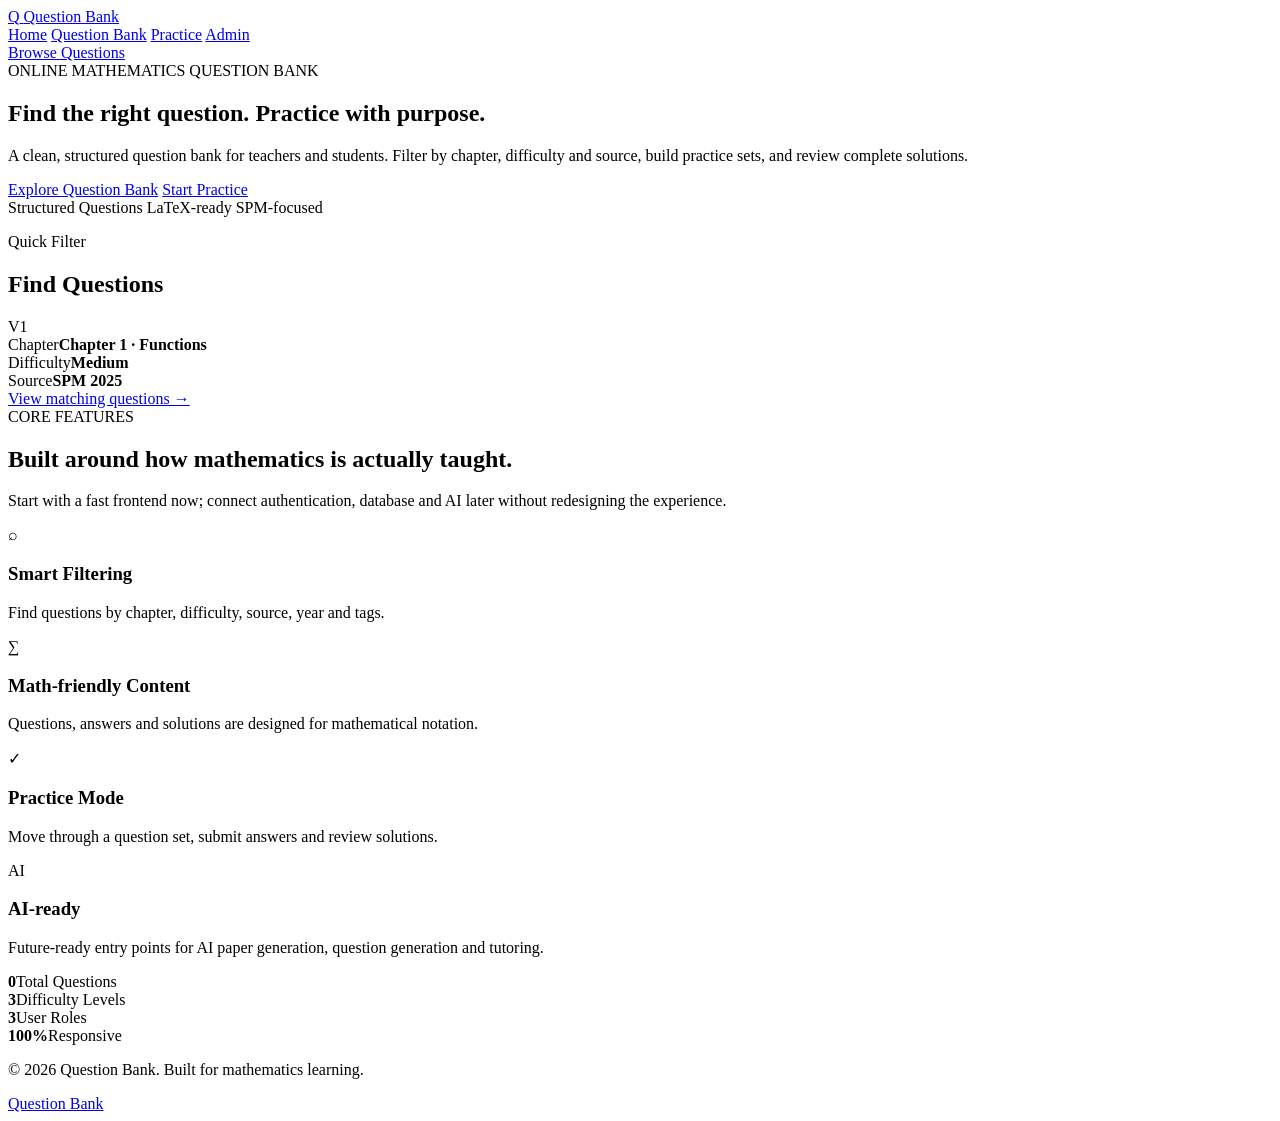
==== index.html @ a3dbea1e "Create Question Bank V1 homepage" ====
<!DOCTYPE html>
<html lang="en">
<head>
  <meta charset="UTF-8" />
  <meta name="viewport" content="width=device-width, initial-scale=1.0" />
  <meta name="description" content="Online Mathematics Question Bank for teachers and students." />
  <title>Question Bank | Mathematics</title>
  <link rel="preconnect" href="https://fonts.googleapis.com" />
  <link rel="preconnect" href="https://fonts.gstatic.com" crossorigin />
  <link href="https://fonts.googleapis.com/css2?family=Inter:wght@400;500;600;700;800&family=Plus+Jakarta+Sans:wght@600;700;800&display=swap" rel="stylesheet" />
  <link rel="stylesheet" href="assets/style.css" />
</head>
<body>
  <header class="site-header">
    <div class="container nav-wrap">
      <a class="brand" href="index.html" aria-label="Question Bank home">
        <span class="brand-mark">Q</span>
        <span>Question Bank</span>
      </a>
      <nav class="main-nav" aria-label="Main navigation">
        <a class="active" href="index.html">Home</a>
        <a href="question-bank.html">Question Bank</a>
        <a href="practice.html">Practice</a>
        <a href="admin.html">Admin</a>
      </nav>
      <a class="nav-cta" href="question-bank.html">Browse Questions</a>
    </div>
  </header>

  <main>
    <section class="hero">
      <div class="container hero-grid">
        <div>
          <span class="eyebrow">ONLINE MATHEMATICS QUESTION BANK</span>
          <h1>Find the right question. <span>Practice with purpose.</span></h1>
          <p class="hero-copy">
            A clean, structured question bank for teachers and students. Filter by chapter, difficulty and source, build practice sets, and review complete solutions.
          </p>
          <div class="hero-actions">
            <a class="btn btn-primary" href="question-bank.html">Explore Question Bank</a>
            <a class="btn btn-secondary" href="practice.html">Start Practice</a>
          </div>
          <div class="hero-trust">
            <span>Structured Questions</span>
            <span>LaTeX-ready</span>
            <span>SPM-focused</span>
          </div>
        </div>

        <div class="hero-card card">
          <div class="hero-card-top">
            <div>
              <p class="muted">Quick Filter</p>
              <h2>Find Questions</h2>
            </div>
            <span class="status-pill">V1</span>
          </div>
          <div class="filter-preview">
            <div><span>Chapter</span><strong>Chapter 1 · Functions</strong></div>
            <div><span>Difficulty</span><strong>Medium</strong></div>
            <div><span>Source</span><strong>SPM 2025</strong></div>
          </div>
          <a class="inline-link" href="question-bank.html">View matching questions →</a>
        </div>
      </div>
    </section>

    <section class="section section-tight">
      <div class="container">
        <div class="section-heading">
          <div>
            <span class="eyebrow">CORE FEATURES</span>
            <h2>Built around how mathematics is actually taught.</h2>
          </div>
          <p>Start with a fast frontend now; connect authentication, database and AI later without redesigning the experience.</p>
        </div>
        <div class="feature-grid">
          <article class="feature-card card">
            <div class="feature-icon">⌕</div>
            <h3>Smart Filtering</h3>
            <p>Find questions by chapter, difficulty, source, year and tags.</p>
          </article>
          <article class="feature-card card">
            <div class="feature-icon">∑</div>
            <h3>Math-friendly Content</h3>
            <p>Questions, answers and solutions are designed for mathematical notation.</p>
          </article>
          <article class="feature-card card">
            <div class="feature-icon">✓</div>
            <h3>Practice Mode</h3>
            <p>Move through a question set, submit answers and review solutions.</p>
          </article>
          <article class="feature-card card">
            <div class="feature-icon">AI</div>
            <h3>AI-ready</h3>
            <p>Future-ready entry points for AI paper generation, question generation and tutoring.</p>
          </article>
        </div>
      </div>
    </section>

    <section class="section">
      <div class="container stats-grid">
        <div class="stat-card card"><strong id="homeQuestionCount">0</strong><span>Total Questions</span></div>
        <div class="stat-card card"><strong>3</strong><span>Difficulty Levels</span></div>
        <div class="stat-card card"><strong>3</strong><span>User Roles</span></div>
        <div class="stat-card card"><strong>100%</strong><span>Responsive</span></div>
      </div>
    </section>
  </main>

  <footer class="site-footer">
    <div class="container footer-inner">
      <p>© 2026 Question Bank. Built for mathematics learning.</p>
      <a href="question-bank.html">Question Bank</a>
    </div>
  </footer>

  <script src="assets/questions.js"></script>
  <script src="assets/app.js"></script>
  <script>
    document.getElementById('homeQuestionCount').textContent = window.QuestionBankData.length;
  </script>
</body>
</html>
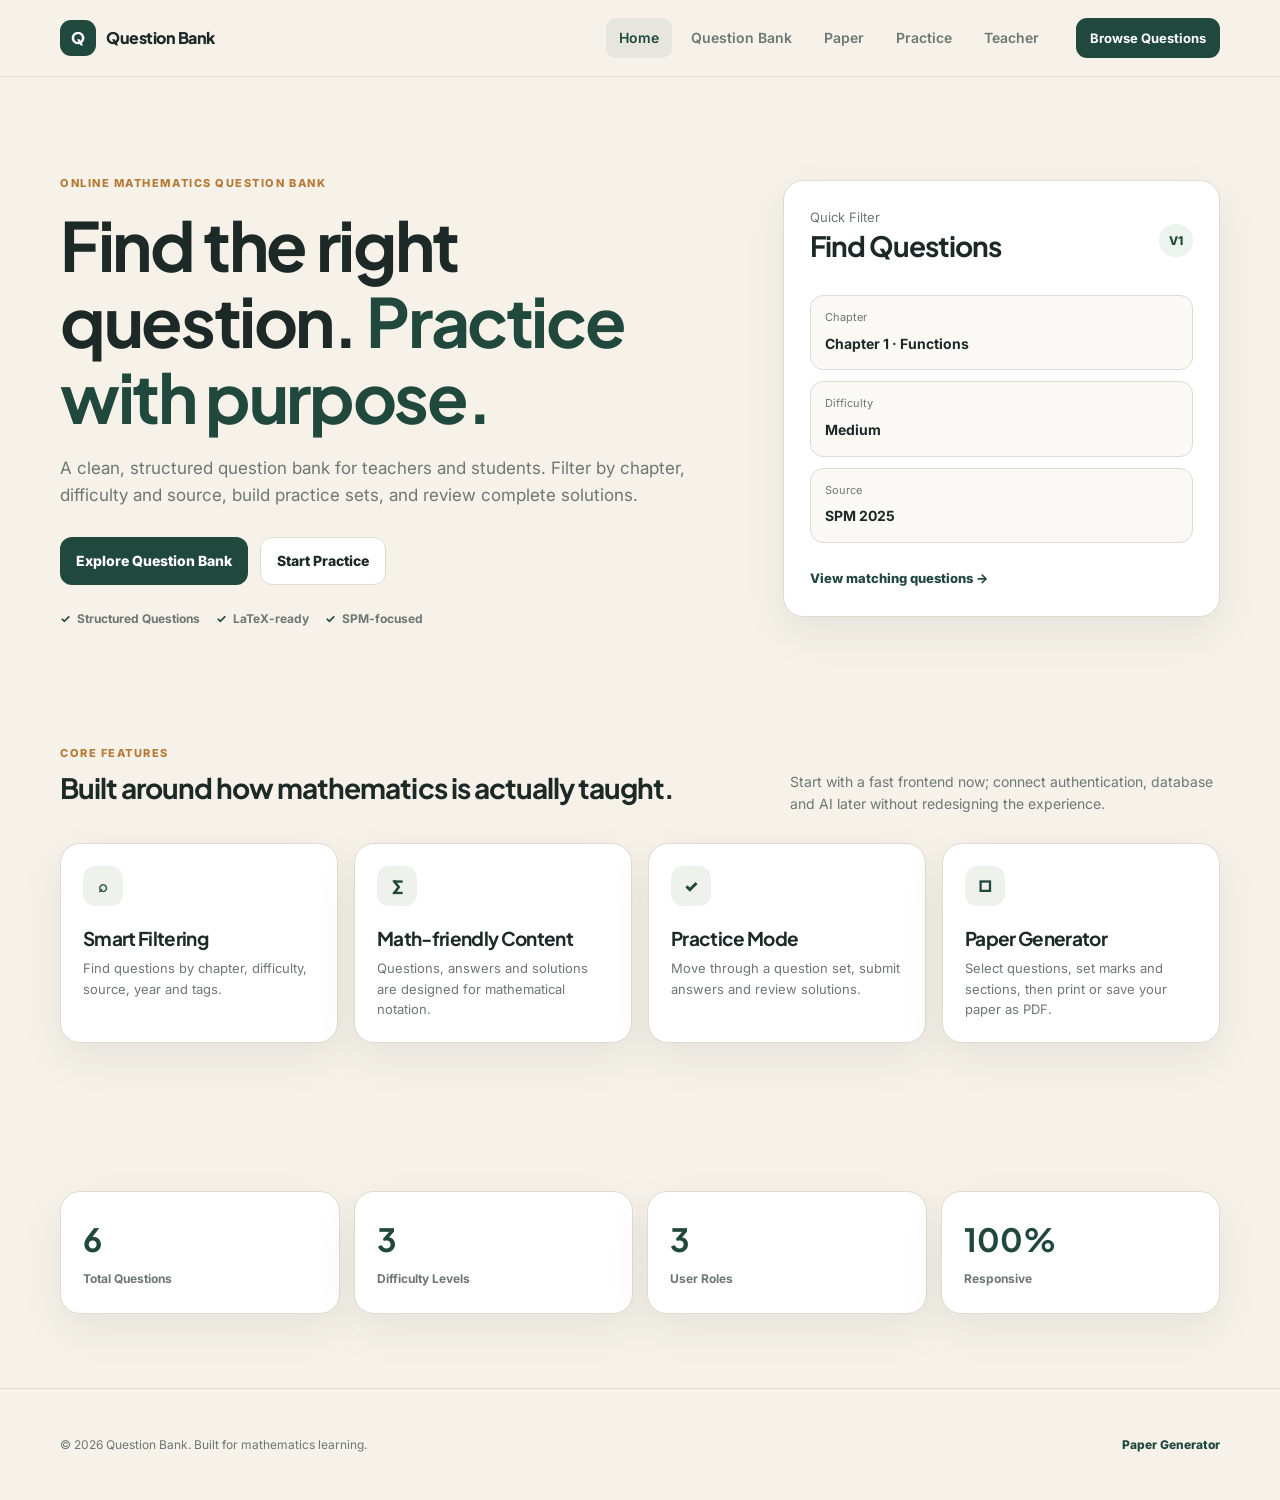
==== commit c88a80ca: "Add paper generator to main navigation" ====
--- a/index.html
+++ b/index.html
@@ -1,125 +1,22 @@
 <!DOCTYPE html>
 <html lang="en">
 <head>
-  <meta charset="UTF-8" />
-  <meta name="viewport" content="width=device-width, initial-scale=1.0" />
+  <meta charset="UTF-8" /><meta name="viewport" content="width=device-width, initial-scale=1.0" />
   <meta name="description" content="Online Mathematics Question Bank for teachers and students." />
   <title>Question Bank | Mathematics</title>
-  <link rel="preconnect" href="https://fonts.googleapis.com" />
-  <link rel="preconnect" href="https://fonts.gstatic.com" crossorigin />
+  <link rel="preconnect" href="https://fonts.googleapis.com" /><link rel="preconnect" href="https://fonts.gstatic.com" crossorigin />
   <link href="https://fonts.googleapis.com/css2?family=Inter:wght@400;500;600;700;800&family=Plus+Jakarta+Sans:wght@600;700;800&display=swap" rel="stylesheet" />
   <link rel="stylesheet" href="assets/style.css" />
+  <link rel="stylesheet" href="assets/features.css" />
 </head>
 <body>
-  <header class="site-header">
-    <div class="container nav-wrap">
-      <a class="brand" href="index.html" aria-label="Question Bank home">
-        <span class="brand-mark">Q</span>
-        <span>Question Bank</span>
-      </a>
-      <nav class="main-nav" aria-label="Main navigation">
-        <a class="active" href="index.html">Home</a>
-        <a href="question-bank.html">Question Bank</a>
-        <a href="practice.html">Practice</a>
-        <a href="admin.html">Admin</a>
-      </nav>
-      <a class="nav-cta" href="question-bank.html">Browse Questions</a>
-    </div>
-  </header>
-
+  <header class="site-header"><div class="container nav-wrap"><a class="brand" href="index.html" aria-label="Question Bank home"><span class="brand-mark">Q</span><span>Question Bank</span></a><nav class="main-nav" aria-label="Main navigation"><a class="active" href="index.html">Home</a><a href="question-bank.html">Question Bank</a><a href="paper.html">Paper</a><a href="practice.html">Practice</a><a href="teacher.html">Teacher</a></nav><a class="nav-cta" href="question-bank.html">Browse Questions</a></div></header>
   <main>
-    <section class="hero">
-      <div class="container hero-grid">
-        <div>
-          <span class="eyebrow">ONLINE MATHEMATICS QUESTION BANK</span>
-          <h1>Find the right question. <span>Practice with purpose.</span></h1>
-          <p class="hero-copy">
-            A clean, structured question bank for teachers and students. Filter by chapter, difficulty and source, build practice sets, and review complete solutions.
-          </p>
-          <div class="hero-actions">
-            <a class="btn btn-primary" href="question-bank.html">Explore Question Bank</a>
-            <a class="btn btn-secondary" href="practice.html">Start Practice</a>
-          </div>
-          <div class="hero-trust">
-            <span>Structured Questions</span>
-            <span>LaTeX-ready</span>
-            <span>SPM-focused</span>
-          </div>
-        </div>
-
-        <div class="hero-card card">
-          <div class="hero-card-top">
-            <div>
-              <p class="muted">Quick Filter</p>
-              <h2>Find Questions</h2>
-            </div>
-            <span class="status-pill">V1</span>
-          </div>
-          <div class="filter-preview">
-            <div><span>Chapter</span><strong>Chapter 1 · Functions</strong></div>
-            <div><span>Difficulty</span><strong>Medium</strong></div>
-            <div><span>Source</span><strong>SPM 2025</strong></div>
-          </div>
-          <a class="inline-link" href="question-bank.html">View matching questions →</a>
-        </div>
-      </div>
-    </section>
-
-    <section class="section section-tight">
-      <div class="container">
-        <div class="section-heading">
-          <div>
-            <span class="eyebrow">CORE FEATURES</span>
-            <h2>Built around how mathematics is actually taught.</h2>
-          </div>
-          <p>Start with a fast frontend now; connect authentication, database and AI later without redesigning the experience.</p>
-        </div>
-        <div class="feature-grid">
-          <article class="feature-card card">
-            <div class="feature-icon">⌕</div>
-            <h3>Smart Filtering</h3>
-            <p>Find questions by chapter, difficulty, source, year and tags.</p>
-          </article>
-          <article class="feature-card card">
-            <div class="feature-icon">∑</div>
-            <h3>Math-friendly Content</h3>
-            <p>Questions, answers and solutions are designed for mathematical notation.</p>
-          </article>
-          <article class="feature-card card">
-            <div class="feature-icon">✓</div>
-            <h3>Practice Mode</h3>
-            <p>Move through a question set, submit answers and review solutions.</p>
-          </article>
-          <article class="feature-card card">
-            <div class="feature-icon">AI</div>
-            <h3>AI-ready</h3>
-            <p>Future-ready entry points for AI paper generation, question generation and tutoring.</p>
-          </article>
-        </div>
-      </div>
-    </section>
-
-    <section class="section">
-      <div class="container stats-grid">
-        <div class="stat-card card"><strong id="homeQuestionCount">0</strong><span>Total Questions</span></div>
-        <div class="stat-card card"><strong>3</strong><span>Difficulty Levels</span></div>
-        <div class="stat-card card"><strong>3</strong><span>User Roles</span></div>
-        <div class="stat-card card"><strong>100%</strong><span>Responsive</span></div>
-      </div>
-    </section>
+    <section class="hero"><div class="container hero-grid"><div><span class="eyebrow">ONLINE MATHEMATICS QUESTION BANK</span><h1>Find the right question. <span>Practice with purpose.</span></h1><p class="hero-copy">A clean, structured question bank for teachers and students. Filter by chapter, difficulty and source, build practice sets, and review complete solutions.</p><div class="hero-actions"><a class="btn btn-primary" href="question-bank.html">Explore Question Bank</a><a class="btn btn-secondary" href="practice.html">Start Practice</a></div><div class="hero-trust"><span>Structured Questions</span><span>LaTeX-ready</span><span>SPM-focused</span></div></div><div class="hero-card card"><div class="hero-card-top"><div><p class="muted">Quick Filter</p><h2>Find Questions</h2></div><span class="status-pill">V1</span></div><div class="filter-preview"><div><span>Chapter</span><strong>Chapter 1 · Functions</strong></div><div><span>Difficulty</span><strong>Medium</strong></div><div><span>Source</span><strong>SPM 2025</strong></div></div><a class="inline-link" href="question-bank.html">View matching questions →</a></div></div></section>
+    <section class="section section-tight"><div class="container"><div class="section-heading"><div><span class="eyebrow">CORE FEATURES</span><h2>Built around how mathematics is actually taught.</h2></div><p>Start with a fast frontend now; connect authentication, database and AI later without redesigning the experience.</p></div><div class="feature-grid"><article class="feature-card card"><div class="feature-icon">⌕</div><h3>Smart Filtering</h3><p>Find questions by chapter, difficulty, source, year and tags.</p></article><article class="feature-card card"><div class="feature-icon">∑</div><h3>Math-friendly Content</h3><p>Questions, answers and solutions are designed for mathematical notation.</p></article><article class="feature-card card"><div class="feature-icon">✓</div><h3>Practice Mode</h3><p>Move through a question set, submit answers and review solutions.</p></article><a class="feature-card card" href="paper.html"><div class="feature-icon">□</div><h3>Paper Generator</h3><p>Select questions, set marks and sections, then print or save your paper as PDF.</p></a></div></div></section>
+    <section class="section"><div class="container stats-grid"><div class="stat-card card"><strong id="homeQuestionCount">0</strong><span>Total Questions</span></div><div class="stat-card card"><strong>3</strong><span>Difficulty Levels</span></div><div class="stat-card card"><strong>3</strong><span>User Roles</span></div><div class="stat-card card"><strong>100%</strong><span>Responsive</span></div></div></section>
   </main>
-
-  <footer class="site-footer">
-    <div class="container footer-inner">
-      <p>© 2026 Question Bank. Built for mathematics learning.</p>
-      <a href="question-bank.html">Question Bank</a>
-    </div>
-  </footer>
-
-  <script src="assets/questions.js"></script>
-  <script src="assets/app.js"></script>
-  <script>
-    document.getElementById('homeQuestionCount').textContent = window.QuestionBankData.length;
-  </script>
+  <footer class="site-footer"><div class="container footer-inner"><p>© 2026 Question Bank. Built for mathematics learning.</p><a href="paper.html">Paper Generator</a></div></footer>
+  <script src="assets/questions.js"></script><script src="assets/app.js"></script><script>document.getElementById('homeQuestionCount').textContent = window.QuestionBankData.length;</script>
 </body>
 </html>
--- a/assets/style.css
+++ b/assets/style.css
@@ -0,0 +1,193 @@
+:root {
+  --bg: #f6f2ea;
+  --surface: #ffffff;
+  --surface-soft: #fbf9f5;
+  --text: #1d2926;
+  --muted: #6d7773;
+  --line: #dedbd3;
+  --accent: #21483d;
+  --accent-2: #b77b38;
+  --danger: #a7473e;
+  --shadow: 0 16px 40px rgba(36, 47, 43, 0.08);
+  --radius: 20px;
+}
+
+* { box-sizing: border-box; }
+html { scroll-behavior: smooth; }
+body {
+  margin: 0;
+  background: var(--bg);
+  color: var(--text);
+  font-family: Inter, system-ui, -apple-system, BlinkMacSystemFont, "Segoe UI", sans-serif;
+  line-height: 1.6;
+}
+a { color: inherit; text-decoration: none; }
+button, input, select, textarea { font: inherit; }
+button { cursor: pointer; }
+
+.container { width: min(1160px, calc(100% - 40px)); margin: 0 auto; }
+.card { background: var(--surface); border: 1px solid var(--line); border-radius: var(--radius); box-shadow: var(--shadow); }
+
+.site-header {
+  position: sticky; top: 0; z-index: 20;
+  background: rgba(246, 242, 234, 0.92); backdrop-filter: blur(14px);
+  border-bottom: 1px solid rgba(222, 219, 211, 0.8);
+}
+.nav-wrap { min-height: 76px; display: flex; align-items: center; gap: 24px; }
+.brand { display: inline-flex; align-items: center; gap: 10px; font-weight: 800; font-family: "Plus Jakarta Sans", Inter, sans-serif; letter-spacing: -0.03em; margin-right: auto; }
+.brand-mark { width: 36px; height: 36px; display: grid; place-items: center; border-radius: 11px; background: var(--accent); color: #fff; font-weight: 800; }
+.main-nav { display: flex; gap: 6px; }
+.main-nav a { padding: 9px 13px; color: var(--muted); border-radius: 10px; font-weight: 600; font-size: 14px; }
+.main-nav a:hover, .main-nav a.active { color: var(--accent); background: rgba(33, 72, 61, 0.07); }
+.nav-cta, .role-chip { padding: 10px 14px; border-radius: 11px; font-weight: 700; font-size: 13px; }
+.nav-cta { background: var(--accent); color: #fff; }
+.role-chip { background: #ece7dd; color: var(--accent); }
+
+.hero { padding: 92px 0 70px; }
+.hero-grid { display: grid; grid-template-columns: 1.2fr 0.8fr; gap: 68px; align-items: center; }
+.eyebrow { display: inline-block; color: var(--accent-2); font-size: 11px; font-weight: 800; letter-spacing: .14em; }
+h1, h2, h3 { font-family: "Plus Jakarta Sans", Inter, sans-serif; line-height: 1.12; letter-spacing: -0.035em; }
+h1 { margin: 12px 0 20px; font-size: clamp(42px, 5.3vw, 72px); max-width: 760px; }
+h1 span { color: var(--accent); }
+h2 { margin: 8px 0 12px; font-size: 28px; }
+h3 { margin: 0 0 8px; font-size: 19px; }
+.hero-copy { max-width: 680px; color: var(--muted); font-size: 17px; }
+.hero-actions { display: flex; flex-wrap: wrap; gap: 12px; margin-top: 28px; }
+.btn { display: inline-flex; justify-content: center; align-items: center; border: 0; border-radius: 12px; padding: 12px 16px; font-weight: 800; font-size: 14px; }
+.btn-primary { background: var(--accent); color: #fff; }
+.btn-primary:hover { filter: brightness(.95); }
+.btn-secondary { background: var(--surface); border: 1px solid var(--line); color: var(--text); }
+.hero-trust { display: flex; gap: 16px; flex-wrap: wrap; margin-top: 24px; color: var(--muted); font-size: 12px; font-weight: 700; }
+.hero-trust span::before { content: "✓"; color: var(--accent); margin-right: 6px; }
+.hero-card { padding: 26px; }
+.hero-card-top, .filter-title-row, .panel-heading, .practice-topbar, .results-toolbar, .footer-inner { display: flex; justify-content: space-between; align-items: center; gap: 16px; }
+.hero-card h2 { margin-top: 2px; }
+.muted { color: var(--muted); margin: 0; font-size: 13px; }
+.status-pill, .score-chip { padding: 7px 10px; border-radius: 999px; background: #edf3ef; color: var(--accent); font-weight: 800; font-size: 12px; }
+.filter-preview { display: grid; gap: 11px; margin: 22px 0; }
+.filter-preview > div { padding: 13px 14px; border: 1px solid var(--line); background: var(--surface-soft); border-radius: 13px; }
+.filter-preview span { display: block; color: var(--muted); font-size: 11px; margin-bottom: 4px; }
+.filter-preview strong { font-size: 14px; }
+.inline-link { color: var(--accent); font-weight: 800; font-size: 13px; }
+
+.section { padding: 74px 0; }
+.section-tight { padding-top: 40px; }
+.section-topless { padding-top: 0; }
+.section-heading { display: flex; justify-content: space-between; gap: 40px; align-items: end; margin-bottom: 28px; }
+.section-heading > p { max-width: 430px; color: var(--muted); margin: 0; font-size: 14px; }
+.feature-grid { display: grid; grid-template-columns: repeat(4, 1fr); gap: 16px; }
+.feature-card { padding: 22px; }
+.feature-card p { color: var(--muted); margin: 0; font-size: 13px; }
+.feature-icon { width: 40px; height: 40px; display: grid; place-items: center; border-radius: 12px; background: #eef1ec; color: var(--accent); font-weight: 900; margin-bottom: 22px; }
+.stats-grid { display: grid; grid-template-columns: repeat(4, 1fr); gap: 14px; }
+.stat-card { padding: 22px; }
+.stat-card strong { display: block; font-family: "Plus Jakarta Sans", Inter, sans-serif; font-size: 32px; color: var(--accent); }
+.stat-card span { color: var(--muted); font-size: 12px; font-weight: 700; }
+
+.page-shell { min-height: calc(100vh - 150px); }
+.page-hero { padding: 58px 0 20px; }
+.page-hero-compact { padding-bottom: 8px; }
+.page-hero h1 { font-size: clamp(36px, 4.3vw, 56px); max-width: 800px; margin-bottom: 12px; }
+.page-hero p { max-width: 760px; color: var(--muted); margin: 0; }
+
+.filter-panel { padding: 22px; }
+.filter-grid { display: grid; grid-template-columns: repeat(4, 1fr); gap: 12px; margin-top: 18px; }
+label { display: grid; gap: 7px; font-size: 12px; font-weight: 800; color: var(--text); }
+input, select, textarea { width: 100%; border: 1px solid var(--line); border-radius: 11px; background: #fff; color: var(--text); padding: 11px 12px; outline: none; }
+input:focus, select:focus, textarea:focus { border-color: var(--accent); box-shadow: 0 0 0 3px rgba(33, 72, 61, 0.08); }
+textarea { min-height: 120px; resize: vertical; }
+.text-button { background: transparent; border: 0; color: var(--accent); font-weight: 800; padding: 8px; }
+.results-toolbar { margin: 20px 0 14px; color: var(--muted); font-size: 13px; }
+.sort-control { display: flex; grid-template-columns: none; align-items: center; gap: 8px; }
+.sort-control select { width: auto; min-width: 150px; }
+.question-grid { display: grid; grid-template-columns: repeat(2, 1fr); gap: 14px; }
+.question-card { padding: 20px; display: flex; flex-direction: column; min-height: 220px; }
+.question-card:hover { transform: translateY(-2px); transition: .2s ease; }
+.question-top { display: flex; justify-content: space-between; gap: 10px; align-items: center; }
+.question-id { font-size: 12px; color: var(--muted); font-weight: 800; }
+.question-content { margin: 18px 0 20px; font-size: 18px; font-weight: 700; flex: 1; }
+.question-meta { display: flex; flex-wrap: wrap; gap: 7px; }
+.meta-pill { padding: 5px 8px; border-radius: 999px; background: #f0ede7; color: var(--muted); font-size: 10px; font-weight: 800; }
+.difficulty-Easy { background: #e9f2ec; color: #2b6a4f; }
+.difficulty-Medium { background: #f4efe0; color: #8c6326; }
+.difficulty-Hard { background: #f4e8e4; color: #8a433b; }
+.question-footer { display: flex; justify-content: space-between; align-items: center; gap: 10px; margin-top: 18px; }
+.empty-state { padding: 48px; text-align: center; }
+.empty-state p { color: var(--muted); margin: 8px 0 0; }
+
+.modal { position: fixed; inset: 0; display: none; z-index: 50; }
+.modal.open { display: block; }
+.modal-backdrop { position: absolute; inset: 0; background: rgba(15, 22, 20, .55); }
+.modal-card { position: relative; width: min(760px, calc(100% - 30px)); max-height: 86vh; overflow: auto; margin: 7vh auto; background: #fff; border-radius: 22px; padding: 30px; box-shadow: 0 24px 80px rgba(0,0,0,.25); }
+.modal-close { position: absolute; right: 18px; top: 16px; border: 0; background: #f2f0eb; width: 36px; height: 36px; border-radius: 50%; font-size: 22px; }
+.detail-title { padding-right: 44px; }
+.detail-block { padding: 18px 0; border-top: 1px solid var(--line); }
+.detail-block:first-of-type { border-top: 0; }
+.detail-label { text-transform: uppercase; color: var(--muted); font-weight: 800; font-size: 10px; letter-spacing: .12em; margin-bottom: 8px; }
+
+.practice-layout { display: grid; grid-template-columns: 280px 1fr; gap: 18px; }
+.practice-config, .practice-main { padding: 24px; }
+.practice-config { align-self: start; display: grid; gap: 14px; }
+.full-width { width: 100%; }
+.small-note { color: var(--muted); font-size: 11px; margin: 0; }
+.practice-empty { min-height: 430px; display: grid; place-items: center; align-content: center; text-align: center; }
+.large-icon { width: 64px; height: 64px; display: grid; place-items: center; margin-bottom: 16px; border-radius: 18px; background: #edf2ee; color: var(--accent); font-size: 32px; font-weight: 800; }
+.practice-empty p { color: var(--muted); }
+.progress-track { width: min(330px, 44vw); height: 8px; background: #ece9e3; border-radius: 999px; margin-top: 8px; overflow: hidden; }
+.progress-track span { display: block; width: 0; height: 100%; background: var(--accent); transition: width .2s; }
+.practice-question { padding: 30px 0; min-height: 330px; }
+.practice-question .question-meta { margin-bottom: 18px; }
+.practice-question h2 { font-size: clamp(24px, 3vw, 34px); max-width: 750px; }
+.practice-answer { min-height: 130px; margin-top: 22px; }
+.practice-actions { display: flex; justify-content: space-between; gap: 10px; padding-top: 18px; border-top: 1px solid var(--line); }
+.practice-result { text-align: center; padding: 50px 10px; }
+.practice-result h2 { font-size: 56px; color: var(--accent); margin: 10px 0; }
+.result-review { text-align: left; margin: 26px 0; display: grid; gap: 10px; }
+.result-item { padding: 14px; background: var(--surface-soft); border: 1px solid var(--line); border-radius: 13px; }
+
+.admin-grid { display: grid; grid-template-columns: repeat(4, 1fr); gap: 14px; }
+.admin-stat { padding: 18px 20px; }
+.admin-stat span { color: var(--muted); font-size: 12px; font-weight: 700; }
+.admin-stat strong { display: block; font-size: 30px; color: var(--accent); margin-top: 5px; }
+.admin-layout { display: grid; grid-template-columns: 1.05fr .95fr; gap: 18px; align-items: start; }
+.admin-panel { padding: 24px; }
+.question-form { display: grid; gap: 14px; margin-top: 22px; }
+.form-grid { display: grid; gap: 12px; }
+.two-col { grid-template-columns: 1fr 1fr; }
+.form-message { margin: 0; color: var(--accent); font-size: 12px; font-weight: 700; min-height: 18px; }
+.admin-question-list { display: grid; gap: 10px; margin-top: 18px; max-height: 700px; overflow: auto; }
+.admin-question-item { padding: 14px; border: 1px solid var(--line); border-radius: 13px; background: var(--surface-soft); }
+.admin-question-item strong { display: block; }
+.admin-question-item small { color: var(--muted); }
+.admin-item-actions { display: flex; gap: 8px; margin-top: 10px; }
+.btn-small { padding: 8px 10px; border-radius: 9px; border: 1px solid var(--line); background: #fff; font-size: 11px; font-weight: 800; }
+.btn-danger { color: var(--danger); }
+
+.site-footer { padding: 34px 0; border-top: 1px solid var(--line); color: var(--muted); font-size: 12px; }
+.footer-inner a { color: var(--accent); font-weight: 800; }
+
+@media (max-width: 920px) {
+  .hero-grid, .practice-layout, .admin-layout { grid-template-columns: 1fr; }
+  .feature-grid { grid-template-columns: repeat(2, 1fr); }
+  .filter-grid { grid-template-columns: repeat(2, 1fr); }
+  .stats-grid, .admin-grid { grid-template-columns: repeat(2, 1fr); }
+}
+@media (max-width: 680px) {
+  .container { width: min(100% - 24px, 1160px); }
+  .nav-wrap { min-height: 66px; gap: 8px; }
+  .main-nav { display: none; }
+  .nav-cta { margin-left: auto; }
+  .hero { padding: 60px 0 40px; }
+  .section { padding: 50px 0; }
+  .feature-grid, .question-grid, .stats-grid, .admin-grid, .filter-grid, .two-col { grid-template-columns: 1fr; }
+  .section-heading { display: block; }
+  .section-heading > p { margin-top: 14px; }
+  .hero-trust { gap: 8px 14px; }
+  .hero-card { margin-top: 10px; }
+  .results-toolbar, .panel-heading, .practice-topbar { align-items: flex-start; }
+  .results-toolbar { flex-direction: column; }
+  .sort-control { width: 100%; }
+  .sort-control select { width: 100%; }
+  .practice-actions { flex-wrap: wrap; }
+  .practice-actions .btn { flex: 1; }
+}
--- a/assets/features.css
+++ b/assets/features.css
@@ -0,0 +1 @@
+.question-card-actions{display:flex;align-items:center;gap:7px}.icon-button{width:32px;height:32px;border:1px solid var(--line);border-radius:10px;background:#fff;color:var(--muted);font-size:18px;line-height:1}.icon-button:hover,.icon-button.is-favourite{color:var(--accent-2);background:#fbf5e8;border-color:#e7d8b8}.filter-actions{display:flex;justify-content:flex-end;margin-top:14px}.filter-active{background:var(--accent)!important;color:#fff!important;border-color:var(--accent)!important}.favourite-detail{display:flex}.paper-layout{display:grid;grid-template-columns:330px 1fr;gap:18px;align-items:start}.paper-sidebar,.paper-workspace{padding:24px}.paper-sidebar{position:sticky;top:96px}.paper-question-picker{display:grid;gap:8px;margin-top:16px;max-height:650px;overflow:auto}.paper-pick-row{display:flex;grid-template-columns:none!important;align-items:flex-start;gap:10px;padding:12px;border:1px solid var(--line);border-radius:12px;background:var(--surface-soft);cursor:pointer}.paper-pick-row:hover,.paper-pick-row.is-selected{border-color:#aebfb5;background:#f2f6f2}.paper-pick-row input{width:auto;margin-top:4px}.paper-pick-row span{display:grid;gap:2px}.paper-pick-row small{color:var(--muted);font-size:10px}.paper-toolbar{display:flex;justify-content:space-between;align-items:center;gap:12px}.paper-settings{margin:24px 0}.paper-preview{padding:34px;margin-top:10px;box-shadow:none}.paper-head{text-align:center;border-bottom:2px solid var(--text);padding-bottom:18px}.paper-head h1{font-size:30px;margin:0 0 6px}.paper-head p{margin:0;color:var(--muted)}.paper-info{display:flex;justify-content:space-between;margin-top:14px;font-weight:800;font-size:12px}.paper-items{margin-top:26px}.paper-empty{text-align:center;color:var(--muted);padding:70px 20px}.paper-item{padding:16px 0;border-bottom:1px solid var(--line)}.paper-item-top{display:flex;justify-content:space-between;gap:12px;align-items:flex-start}.paper-item-top>strong{font-size:15px;max-width:75%}.paper-item-controls{display:flex;gap:5px;flex-wrap:wrap;justify-content:flex-end}.move-btn{border:1px solid var(--line);border-radius:8px;background:#fff;padding:6px 8px;font-size:11px;font-weight:800}.move-btn:disabled{opacity:.4;cursor:not-allowed}.move-btn.remove{color:var(--danger)}.paper-item-bottom{display:grid;grid-template-columns:1fr 120px;gap:12px;margin-top:12px}.paper-item-bottom label{font-size:11px}.paper-item-bottom input{padding:8px}.print-section{margin:28px 0}.print-question{display:flex;justify-content:space-between;gap:20px;margin:18px 0}.print-question span{white-space:nowrap}@media(max-width:920px){.paper-layout{grid-template-columns:1fr}.paper-sidebar{position:static}.paper-question-picker{max-height:360px}}@media(max-width:680px){.paper-item-top,.paper-info{flex-direction:column}.paper-item-top>strong{max-width:100%}.paper-item-bottom{grid-template-columns:1fr}.paper-toolbar{align-items:flex-start;flex-direction:column}.filter-actions{justify-content:stretch}.filter-actions button{width:100%}}
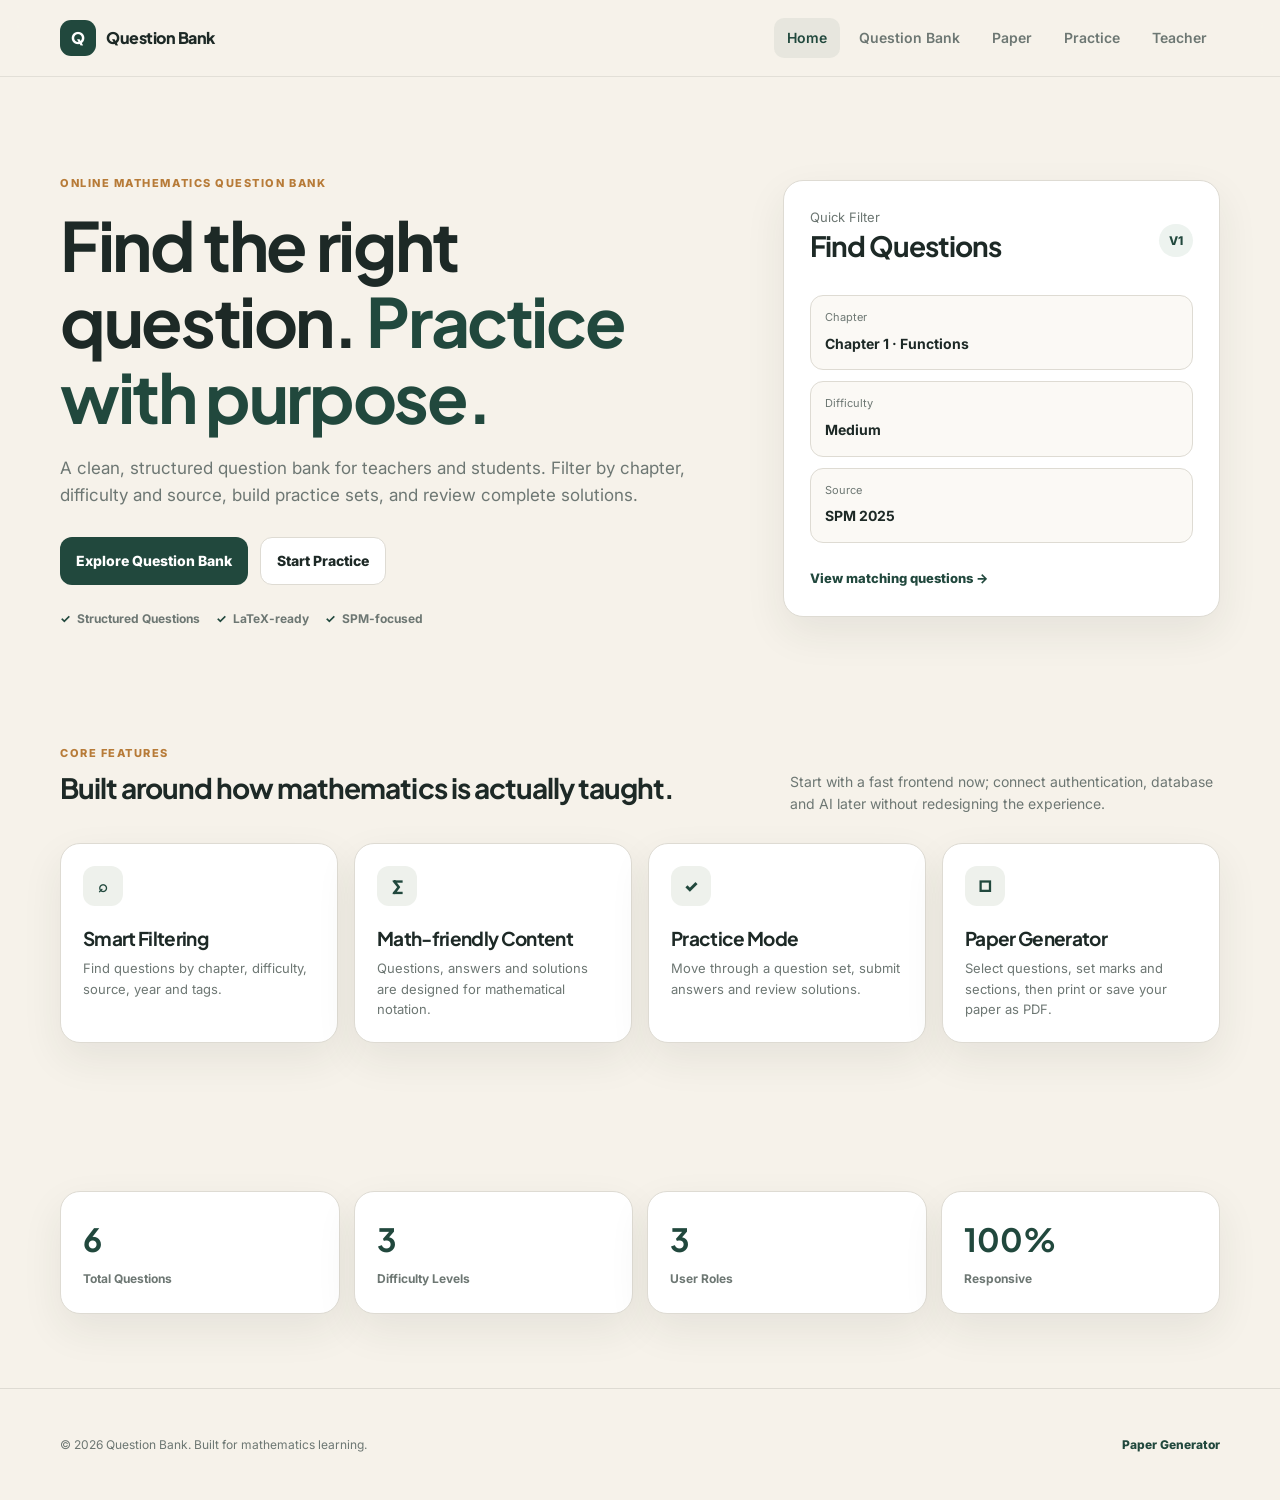
==== commit 268975e6: "Remove Browse Questions button from home header" ====
--- a/index.html
+++ b/index.html
@@ -10,7 +10,7 @@
   <link rel="stylesheet" href="assets/features.css" />
 </head>
 <body>
-  <header class="site-header"><div class="container nav-wrap"><a class="brand" href="index.html" aria-label="Question Bank home"><span class="brand-mark">Q</span><span>Question Bank</span></a><nav class="main-nav" aria-label="Main navigation"><a class="active" href="index.html">Home</a><a href="question-bank.html">Question Bank</a><a href="paper.html">Paper</a><a href="practice.html">Practice</a><a href="teacher.html">Teacher</a></nav><a class="nav-cta" href="question-bank.html">Browse Questions</a></div></header>
+  <header class="site-header"><div class="container nav-wrap"><a class="brand" href="index.html" aria-label="Question Bank home"><span class="brand-mark">Q</span><span>Question Bank</span></a><nav class="main-nav" aria-label="Main navigation"><a class="active" href="index.html">Home</a><a href="question-bank.html">Question Bank</a><a href="paper.html">Paper</a><a href="practice.html">Practice</a><a href="teacher.html">Teacher</a></nav></div></header>
   <main>
     <section class="hero"><div class="container hero-grid"><div><span class="eyebrow">ONLINE MATHEMATICS QUESTION BANK</span><h1>Find the right question. <span>Practice with purpose.</span></h1><p class="hero-copy">A clean, structured question bank for teachers and students. Filter by chapter, difficulty and source, build practice sets, and review complete solutions.</p><div class="hero-actions"><a class="btn btn-primary" href="question-bank.html">Explore Question Bank</a><a class="btn btn-secondary" href="practice.html">Start Practice</a></div><div class="hero-trust"><span>Structured Questions</span><span>LaTeX-ready</span><span>SPM-focused</span></div></div><div class="hero-card card"><div class="hero-card-top"><div><p class="muted">Quick Filter</p><h2>Find Questions</h2></div><span class="status-pill">V1</span></div><div class="filter-preview"><div><span>Chapter</span><strong>Chapter 1 · Functions</strong></div><div><span>Difficulty</span><strong>Medium</strong></div><div><span>Source</span><strong>SPM 2025</strong></div></div><a class="inline-link" href="question-bank.html">View matching questions →</a></div></div></section>
     <section class="section section-tight"><div class="container"><div class="section-heading"><div><span class="eyebrow">CORE FEATURES</span><h2>Built around how mathematics is actually taught.</h2></div><p>Start with a fast frontend now; connect authentication, database and AI later without redesigning the experience.</p></div><div class="feature-grid"><article class="feature-card card"><div class="feature-icon">⌕</div><h3>Smart Filtering</h3><p>Find questions by chapter, difficulty, source, year and tags.</p></article><article class="feature-card card"><div class="feature-icon">∑</div><h3>Math-friendly Content</h3><p>Questions, answers and solutions are designed for mathematical notation.</p></article><article class="feature-card card"><div class="feature-icon">✓</div><h3>Practice Mode</h3><p>Move through a question set, submit answers and review solutions.</p></article><a class="feature-card card" href="paper.html"><div class="feature-icon">□</div><h3>Paper Generator</h3><p>Select questions, set marks and sections, then print or save your paper as PDF.</p></a></div></div></section>
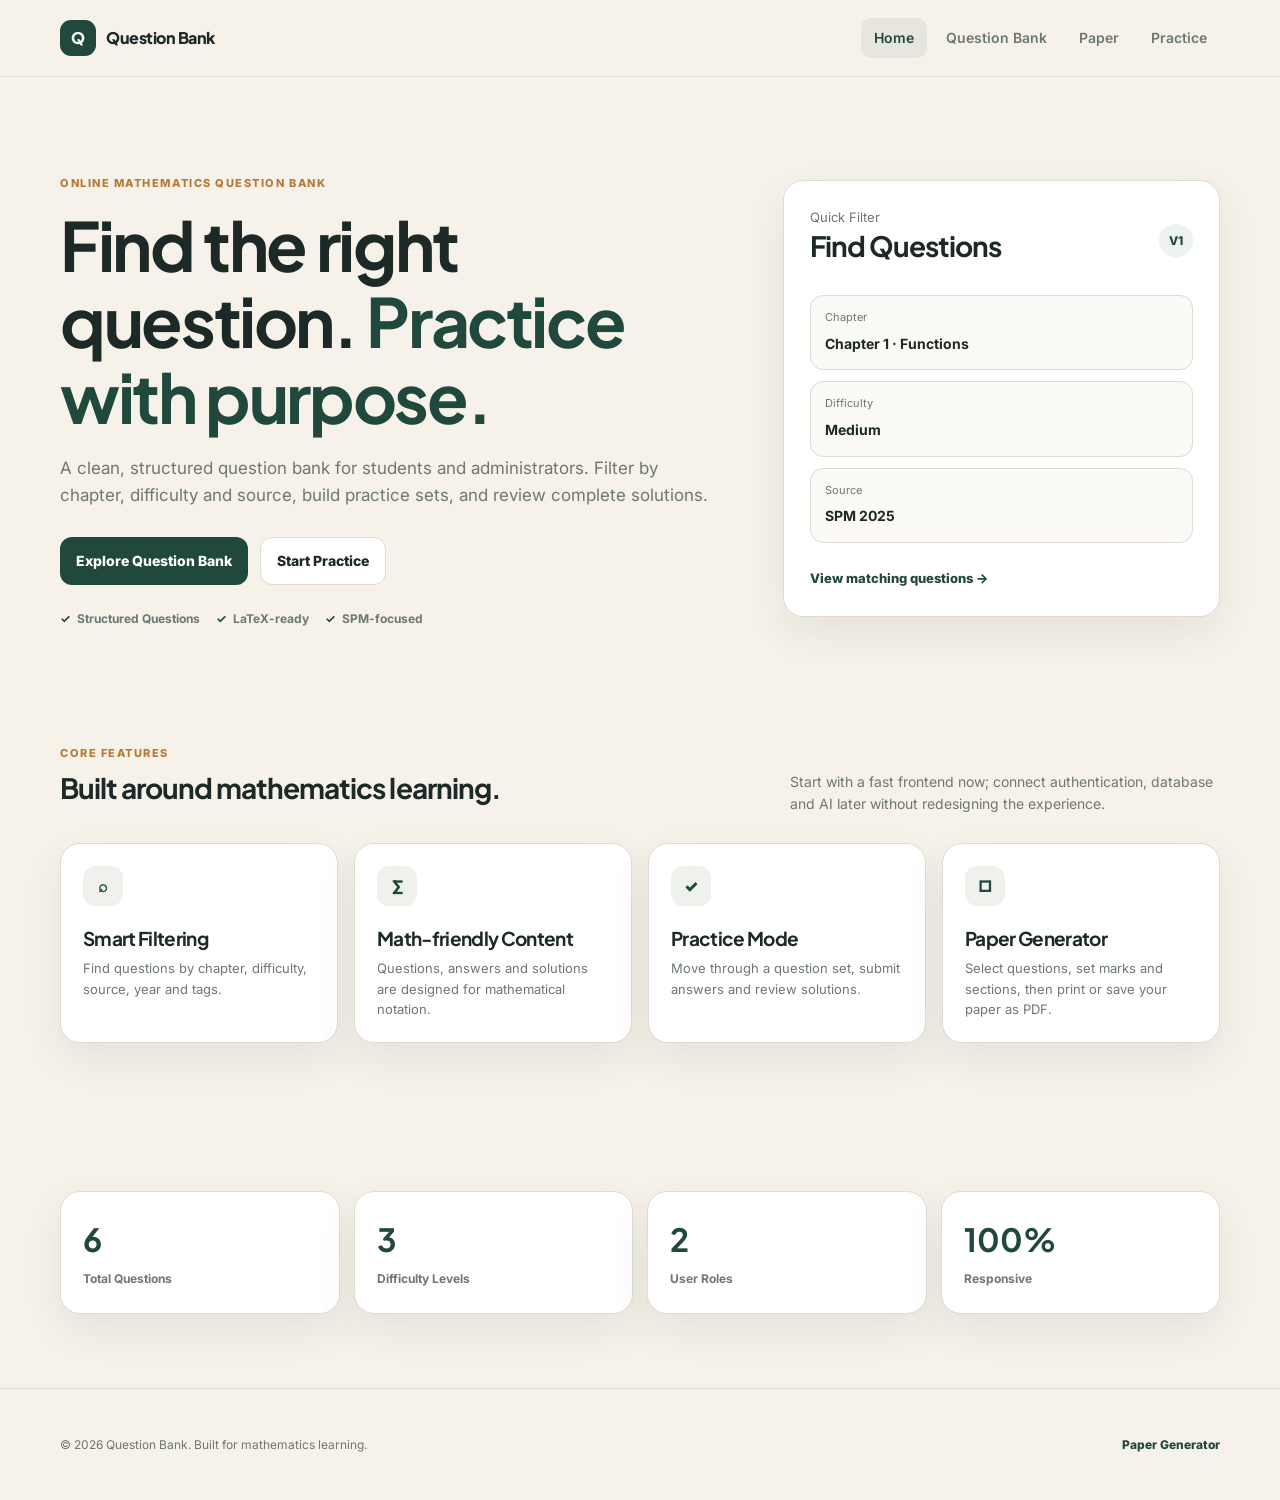
==== commit 6ab1a197: "Simplify platform to Admin and Student roles" ====
--- a/index.html
+++ b/index.html
@@ -2,7 +2,7 @@
 <html lang="en">
 <head>
   <meta charset="UTF-8" /><meta name="viewport" content="width=device-width, initial-scale=1.0" />
-  <meta name="description" content="Online Mathematics Question Bank for teachers and students." />
+  <meta name="description" content="Online Mathematics Question Bank for students and administrators." />
   <title>Question Bank | Mathematics</title>
   <link rel="preconnect" href="https://fonts.googleapis.com" /><link rel="preconnect" href="https://fonts.gstatic.com" crossorigin />
   <link href="https://fonts.googleapis.com/css2?family=Inter:wght@400;500;600;700;800&family=Plus+Jakarta+Sans:wght@600;700;800&display=swap" rel="stylesheet" />
@@ -10,11 +10,11 @@
   <link rel="stylesheet" href="assets/features.css" />
 </head>
 <body>
-  <header class="site-header"><div class="container nav-wrap"><a class="brand" href="index.html" aria-label="Question Bank home"><span class="brand-mark">Q</span><span>Question Bank</span></a><nav class="main-nav" aria-label="Main navigation"><a class="active" href="index.html">Home</a><a href="question-bank.html">Question Bank</a><a href="paper.html">Paper</a><a href="practice.html">Practice</a><a href="teacher.html">Teacher</a></nav></div></header>
+  <header class="site-header"><div class="container nav-wrap"><a class="brand" href="index.html" aria-label="Question Bank home"><span class="brand-mark">Q</span><span>Question Bank</span></a><nav class="main-nav" aria-label="Main navigation"><a class="active" href="index.html">Home</a><a href="question-bank.html">Question Bank</a><a href="paper.html">Paper</a><a href="practice.html">Practice</a></nav></div></header>
   <main>
-    <section class="hero"><div class="container hero-grid"><div><span class="eyebrow">ONLINE MATHEMATICS QUESTION BANK</span><h1>Find the right question. <span>Practice with purpose.</span></h1><p class="hero-copy">A clean, structured question bank for teachers and students. Filter by chapter, difficulty and source, build practice sets, and review complete solutions.</p><div class="hero-actions"><a class="btn btn-primary" href="question-bank.html">Explore Question Bank</a><a class="btn btn-secondary" href="practice.html">Start Practice</a></div><div class="hero-trust"><span>Structured Questions</span><span>LaTeX-ready</span><span>SPM-focused</span></div></div><div class="hero-card card"><div class="hero-card-top"><div><p class="muted">Quick Filter</p><h2>Find Questions</h2></div><span class="status-pill">V1</span></div><div class="filter-preview"><div><span>Chapter</span><strong>Chapter 1 · Functions</strong></div><div><span>Difficulty</span><strong>Medium</strong></div><div><span>Source</span><strong>SPM 2025</strong></div></div><a class="inline-link" href="question-bank.html">View matching questions →</a></div></div></section>
-    <section class="section section-tight"><div class="container"><div class="section-heading"><div><span class="eyebrow">CORE FEATURES</span><h2>Built around how mathematics is actually taught.</h2></div><p>Start with a fast frontend now; connect authentication, database and AI later without redesigning the experience.</p></div><div class="feature-grid"><article class="feature-card card"><div class="feature-icon">⌕</div><h3>Smart Filtering</h3><p>Find questions by chapter, difficulty, source, year and tags.</p></article><article class="feature-card card"><div class="feature-icon">∑</div><h3>Math-friendly Content</h3><p>Questions, answers and solutions are designed for mathematical notation.</p></article><article class="feature-card card"><div class="feature-icon">✓</div><h3>Practice Mode</h3><p>Move through a question set, submit answers and review solutions.</p></article><a class="feature-card card" href="paper.html"><div class="feature-icon">□</div><h3>Paper Generator</h3><p>Select questions, set marks and sections, then print or save your paper as PDF.</p></a></div></div></section>
-    <section class="section"><div class="container stats-grid"><div class="stat-card card"><strong id="homeQuestionCount">0</strong><span>Total Questions</span></div><div class="stat-card card"><strong>3</strong><span>Difficulty Levels</span></div><div class="stat-card card"><strong>3</strong><span>User Roles</span></div><div class="stat-card card"><strong>100%</strong><span>Responsive</span></div></div></section>
+    <section class="hero"><div class="container hero-grid"><div><span class="eyebrow">ONLINE MATHEMATICS QUESTION BANK</span><h1>Find the right question. <span>Practice with purpose.</span></h1><p class="hero-copy">A clean, structured question bank for students and administrators. Filter by chapter, difficulty and source, build practice sets, and review complete solutions.</p><div class="hero-actions"><a class="btn btn-primary" href="question-bank.html">Explore Question Bank</a><a class="btn btn-secondary" href="practice.html">Start Practice</a></div><div class="hero-trust"><span>Structured Questions</span><span>LaTeX-ready</span><span>SPM-focused</span></div></div><div class="hero-card card"><div class="hero-card-top"><div><p class="muted">Quick Filter</p><h2>Find Questions</h2></div><span class="status-pill">V1</span></div><div class="filter-preview"><div><span>Chapter</span><strong>Chapter 1 · Functions</strong></div><div><span>Difficulty</span><strong>Medium</strong></div><div><span>Source</span><strong>SPM 2025</strong></div></div><a class="inline-link" href="question-bank.html">View matching questions →</a></div></div></section>
+    <section class="section section-tight"><div class="container"><div class="section-heading"><div><span class="eyebrow">CORE FEATURES</span><h2>Built around mathematics learning.</h2></div><p>Start with a fast frontend now; connect authentication, database and AI later without redesigning the experience.</p></div><div class="feature-grid"><article class="feature-card card"><div class="feature-icon">⌕</div><h3>Smart Filtering</h3><p>Find questions by chapter, difficulty, source, year and tags.</p></article><article class="feature-card card"><div class="feature-icon">∑</div><h3>Math-friendly Content</h3><p>Questions, answers and solutions are designed for mathematical notation.</p></article><article class="feature-card card"><div class="feature-icon">✓</div><h3>Practice Mode</h3><p>Move through a question set, submit answers and review solutions.</p></article><a class="feature-card card" href="paper.html"><div class="feature-icon">□</div><h3>Paper Generator</h3><p>Select questions, set marks and sections, then print or save your paper as PDF.</p></a></div></div></section>
+    <section class="section"><div class="container stats-grid"><div class="stat-card card"><strong id="homeQuestionCount">0</strong><span>Total Questions</span></div><div class="stat-card card"><strong>3</strong><span>Difficulty Levels</span></div><div class="stat-card card"><strong>2</strong><span>User Roles</span></div><div class="stat-card card"><strong>100%</strong><span>Responsive</span></div></div></section>
   </main>
   <footer class="site-footer"><div class="container footer-inner"><p>© 2026 Question Bank. Built for mathematics learning.</p><a href="paper.html">Paper Generator</a></div></footer>
   <script src="assets/questions.js"></script><script src="assets/app.js"></script><script>document.getElementById('homeQuestionCount').textContent = window.QuestionBankData.length;</script>
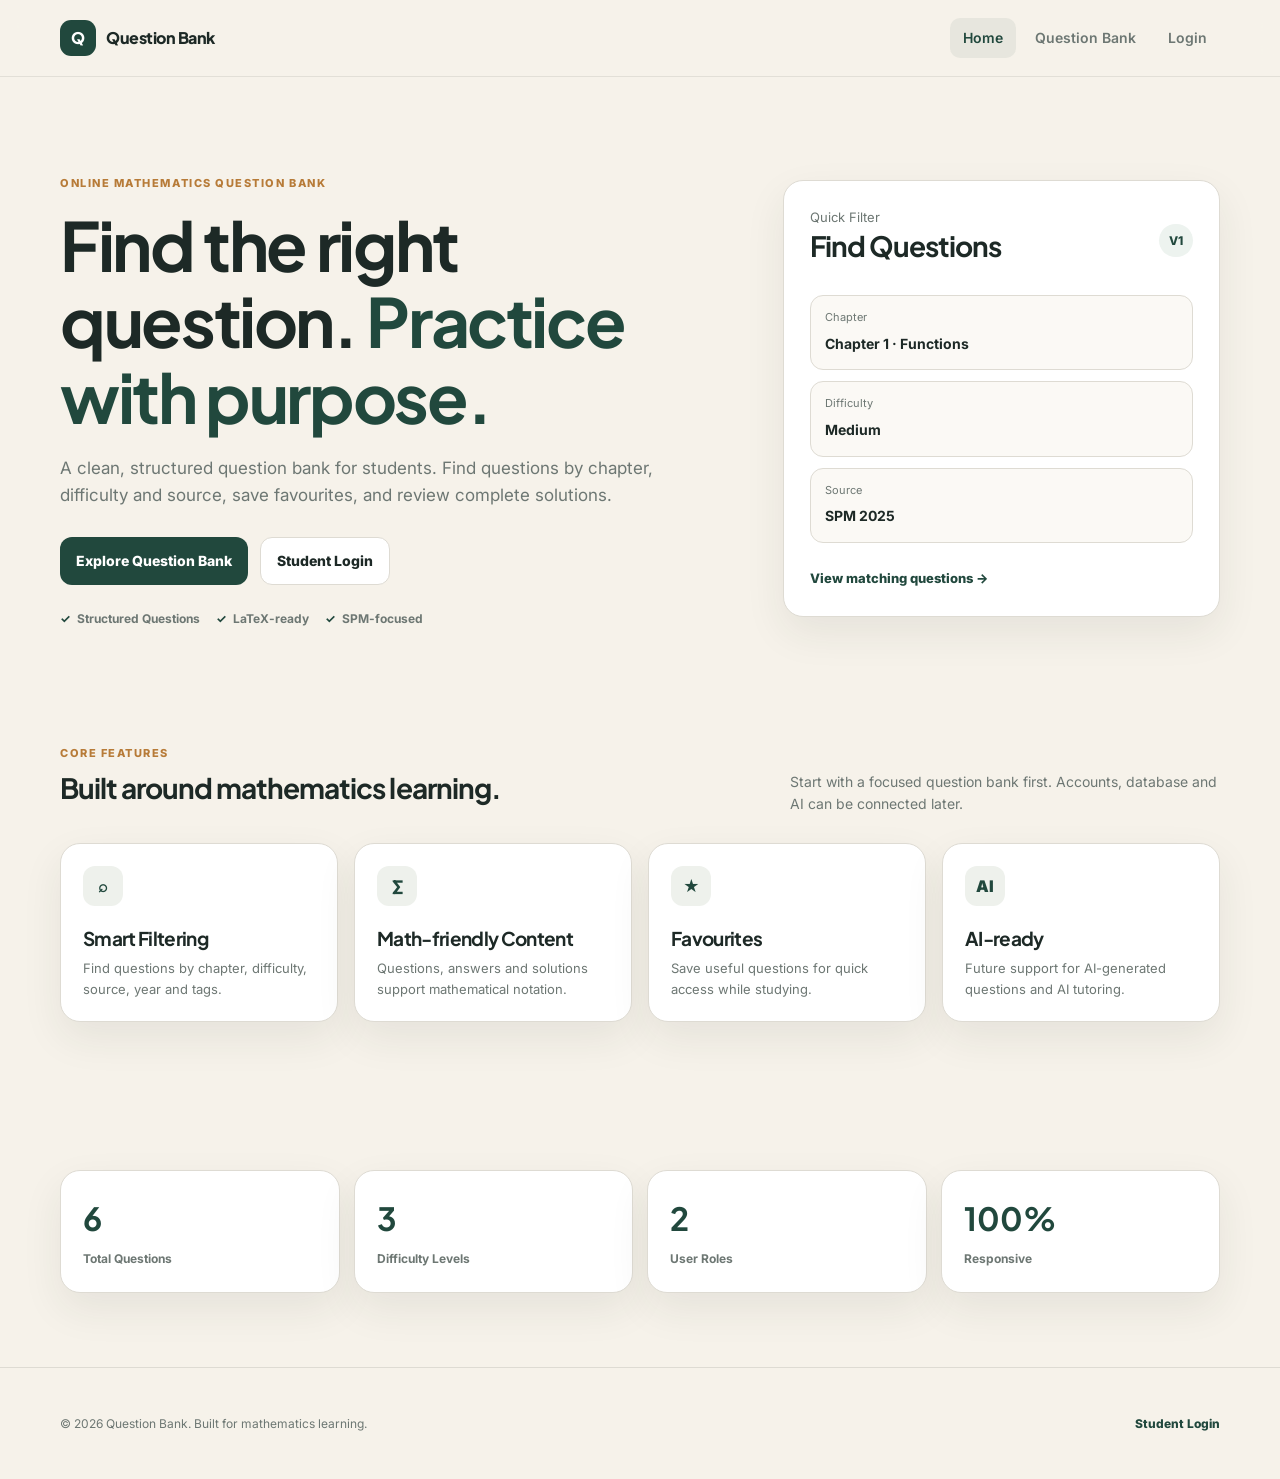
==== commit ace9ed0e: "Simplify website for Admin and Student roles; remove Paper and Practice from home" ====
--- a/index.html
+++ b/index.html
@@ -10,13 +10,13 @@
   <link rel="stylesheet" href="assets/features.css" />
 </head>
 <body>
-  <header class="site-header"><div class="container nav-wrap"><a class="brand" href="index.html" aria-label="Question Bank home"><span class="brand-mark">Q</span><span>Question Bank</span></a><nav class="main-nav" aria-label="Main navigation"><a class="active" href="index.html">Home</a><a href="question-bank.html">Question Bank</a><a href="paper.html">Paper</a><a href="practice.html">Practice</a></nav></div></header>
+  <header class="site-header"><div class="container nav-wrap"><a class="brand" href="index.html" aria-label="Question Bank home"><span class="brand-mark">Q</span><span>Question Bank</span></a><nav class="main-nav" aria-label="Main navigation"><a class="active" href="index.html">Home</a><a href="question-bank.html">Question Bank</a><a href="login.html">Login</a></nav></div></header>
   <main>
-    <section class="hero"><div class="container hero-grid"><div><span class="eyebrow">ONLINE MATHEMATICS QUESTION BANK</span><h1>Find the right question. <span>Practice with purpose.</span></h1><p class="hero-copy">A clean, structured question bank for students and administrators. Filter by chapter, difficulty and source, build practice sets, and review complete solutions.</p><div class="hero-actions"><a class="btn btn-primary" href="question-bank.html">Explore Question Bank</a><a class="btn btn-secondary" href="practice.html">Start Practice</a></div><div class="hero-trust"><span>Structured Questions</span><span>LaTeX-ready</span><span>SPM-focused</span></div></div><div class="hero-card card"><div class="hero-card-top"><div><p class="muted">Quick Filter</p><h2>Find Questions</h2></div><span class="status-pill">V1</span></div><div class="filter-preview"><div><span>Chapter</span><strong>Chapter 1 · Functions</strong></div><div><span>Difficulty</span><strong>Medium</strong></div><div><span>Source</span><strong>SPM 2025</strong></div></div><a class="inline-link" href="question-bank.html">View matching questions →</a></div></div></section>
-    <section class="section section-tight"><div class="container"><div class="section-heading"><div><span class="eyebrow">CORE FEATURES</span><h2>Built around mathematics learning.</h2></div><p>Start with a fast frontend now; connect authentication, database and AI later without redesigning the experience.</p></div><div class="feature-grid"><article class="feature-card card"><div class="feature-icon">⌕</div><h3>Smart Filtering</h3><p>Find questions by chapter, difficulty, source, year and tags.</p></article><article class="feature-card card"><div class="feature-icon">∑</div><h3>Math-friendly Content</h3><p>Questions, answers and solutions are designed for mathematical notation.</p></article><article class="feature-card card"><div class="feature-icon">✓</div><h3>Practice Mode</h3><p>Move through a question set, submit answers and review solutions.</p></article><a class="feature-card card" href="paper.html"><div class="feature-icon">□</div><h3>Paper Generator</h3><p>Select questions, set marks and sections, then print or save your paper as PDF.</p></a></div></div></section>
+    <section class="hero"><div class="container hero-grid"><div><span class="eyebrow">ONLINE MATHEMATICS QUESTION BANK</span><h1>Find the right question. <span>Practice with purpose.</span></h1><p class="hero-copy">A clean, structured question bank for students. Find questions by chapter, difficulty and source, save favourites, and review complete solutions.</p><div class="hero-actions"><a class="btn btn-primary" href="question-bank.html">Explore Question Bank</a><a class="btn btn-secondary" href="login.html">Student Login</a></div><div class="hero-trust"><span>Structured Questions</span><span>LaTeX-ready</span><span>SPM-focused</span></div></div><div class="hero-card card"><div class="hero-card-top"><div><p class="muted">Quick Filter</p><h2>Find Questions</h2></div><span class="status-pill">V1</span></div><div class="filter-preview"><div><span>Chapter</span><strong>Chapter 1 · Functions</strong></div><div><span>Difficulty</span><strong>Medium</strong></div><div><span>Source</span><strong>SPM 2025</strong></div></div><a class="inline-link" href="question-bank.html">View matching questions →</a></div></div></section>
+    <section class="section section-tight"><div class="container"><div class="section-heading"><div><span class="eyebrow">CORE FEATURES</span><h2>Built around mathematics learning.</h2></div><p>Start with a focused question bank first. Accounts, database and AI can be connected later.</p></div><div class="feature-grid"><article class="feature-card card"><div class="feature-icon">⌕</div><h3>Smart Filtering</h3><p>Find questions by chapter, difficulty, source, year and tags.</p></article><article class="feature-card card"><div class="feature-icon">∑</div><h3>Math-friendly Content</h3><p>Questions, answers and solutions support mathematical notation.</p></article><article class="feature-card card"><div class="feature-icon">★</div><h3>Favourites</h3><p>Save useful questions for quick access while studying.</p></article><article class="feature-card card"><div class="feature-icon">AI</div><h3>AI-ready</h3><p>Future support for AI-generated questions and AI tutoring.</p></article></div></div></section>
     <section class="section"><div class="container stats-grid"><div class="stat-card card"><strong id="homeQuestionCount">0</strong><span>Total Questions</span></div><div class="stat-card card"><strong>3</strong><span>Difficulty Levels</span></div><div class="stat-card card"><strong>2</strong><span>User Roles</span></div><div class="stat-card card"><strong>100%</strong><span>Responsive</span></div></div></section>
   </main>
-  <footer class="site-footer"><div class="container footer-inner"><p>© 2026 Question Bank. Built for mathematics learning.</p><a href="paper.html">Paper Generator</a></div></footer>
+  <footer class="site-footer"><div class="container footer-inner"><p>© 2026 Question Bank. Built for mathematics learning.</p><a href="login.html">Student Login</a></div></footer>
   <script src="assets/questions.js"></script><script src="assets/app.js"></script><script>document.getElementById('homeQuestionCount').textContent = window.QuestionBankData.length;</script>
 </body>
-</html>
+</html>
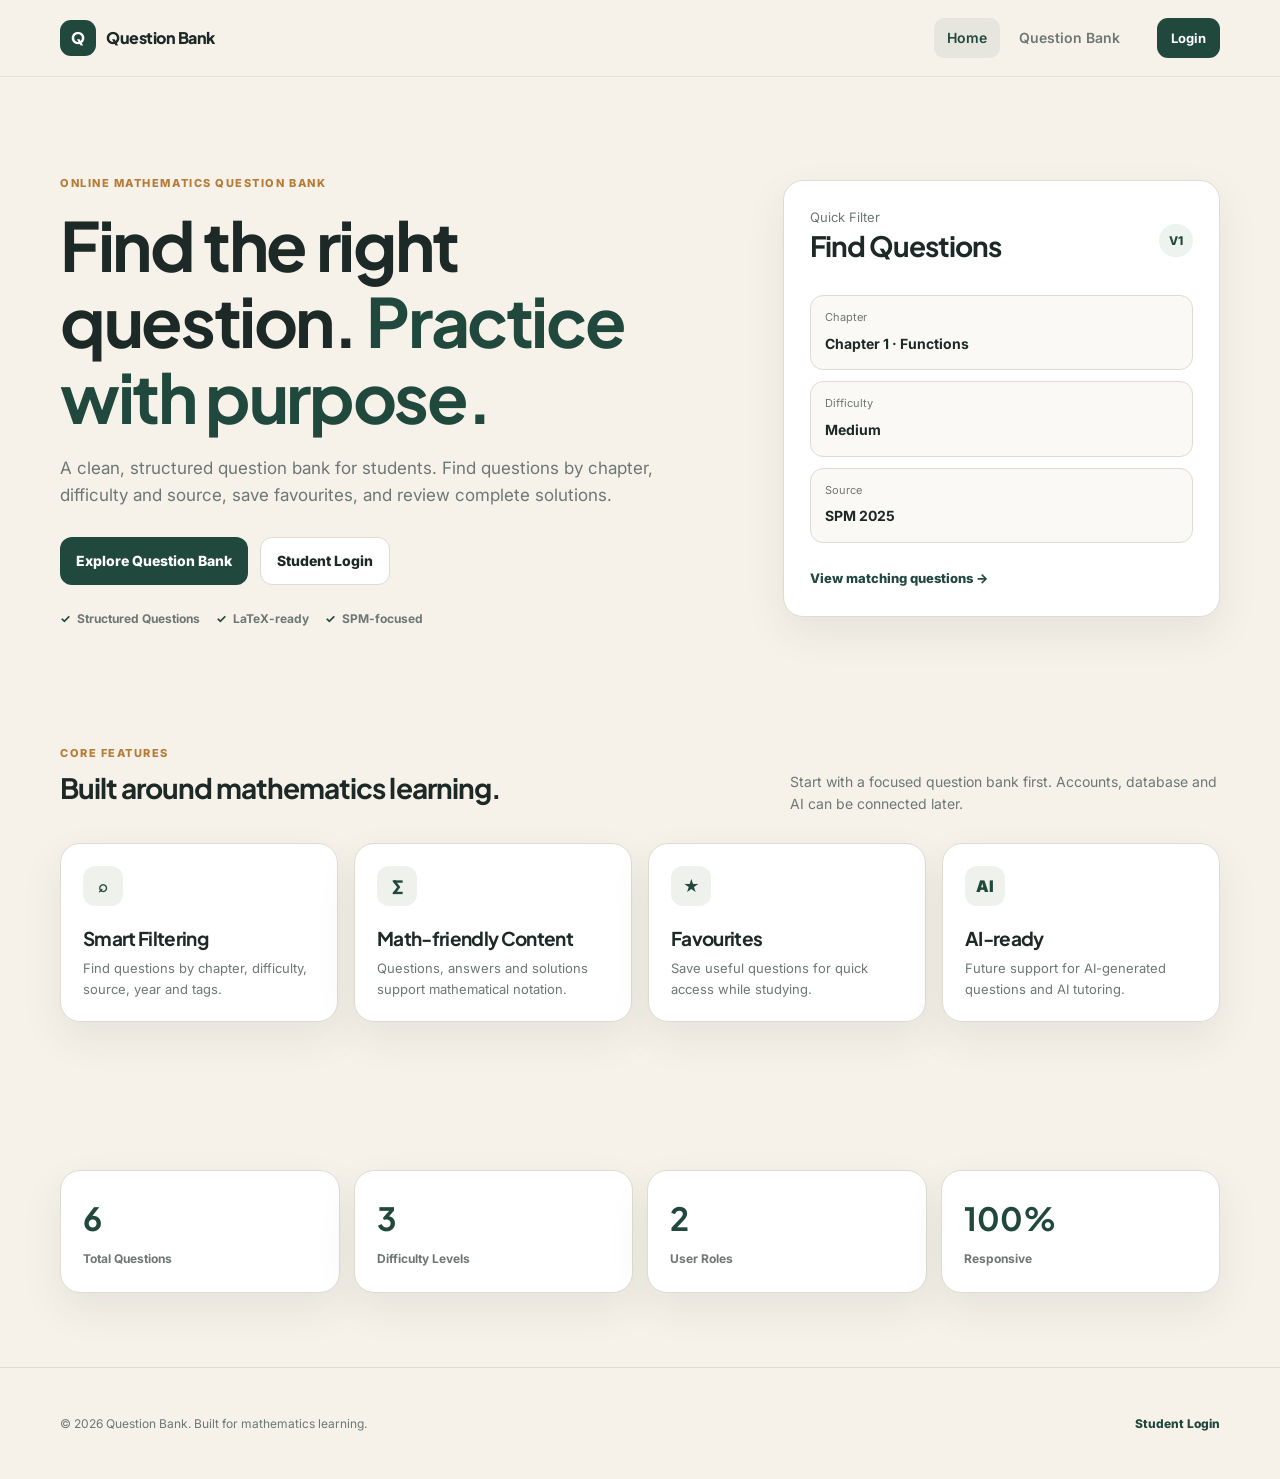
==== commit 60de0c35: "Unify header navigation and CTA button on homepage" ====
--- a/index.html
+++ b/index.html
@@ -8,9 +8,10 @@
   <link href="https://fonts.googleapis.com/css2?family=Inter:wght@400;500;600;700;800&family=Plus+Jakarta+Sans:wght@600;700;800&display=swap" rel="stylesheet" />
   <link rel="stylesheet" href="assets/style.css" />
   <link rel="stylesheet" href="assets/features.css" />
+  <link rel="stylesheet" href="assets/header.css" />
 </head>
 <body>
-  <header class="site-header"><div class="container nav-wrap"><a class="brand" href="index.html" aria-label="Question Bank home"><span class="brand-mark">Q</span><span>Question Bank</span></a><nav class="main-nav" aria-label="Main navigation"><a class="active" href="index.html">Home</a><a href="question-bank.html">Question Bank</a><a href="login.html">Login</a></nav></div></header>
+  <header class="site-header"><div class="container nav-wrap"><a class="brand" href="index.html" aria-label="Question Bank home"><span class="brand-mark">Q</span><span>Question Bank</span></a><nav class="main-nav" aria-label="Main navigation"><a class="active" href="index.html">Home</a><a href="question-bank.html">Question Bank</a></nav><a class="nav-cta" href="login.html">Login</a></div></header>
   <main>
     <section class="hero"><div class="container hero-grid"><div><span class="eyebrow">ONLINE MATHEMATICS QUESTION BANK</span><h1>Find the right question. <span>Practice with purpose.</span></h1><p class="hero-copy">A clean, structured question bank for students. Find questions by chapter, difficulty and source, save favourites, and review complete solutions.</p><div class="hero-actions"><a class="btn btn-primary" href="question-bank.html">Explore Question Bank</a><a class="btn btn-secondary" href="login.html">Student Login</a></div><div class="hero-trust"><span>Structured Questions</span><span>LaTeX-ready</span><span>SPM-focused</span></div></div><div class="hero-card card"><div class="hero-card-top"><div><p class="muted">Quick Filter</p><h2>Find Questions</h2></div><span class="status-pill">V1</span></div><div class="filter-preview"><div><span>Chapter</span><strong>Chapter 1 · Functions</strong></div><div><span>Difficulty</span><strong>Medium</strong></div><div><span>Source</span><strong>SPM 2025</strong></div></div><a class="inline-link" href="question-bank.html">View matching questions →</a></div></div></section>
     <section class="section section-tight"><div class="container"><div class="section-heading"><div><span class="eyebrow">CORE FEATURES</span><h2>Built around mathematics learning.</h2></div><p>Start with a focused question bank first. Accounts, database and AI can be connected later.</p></div><div class="feature-grid"><article class="feature-card card"><div class="feature-icon">⌕</div><h3>Smart Filtering</h3><p>Find questions by chapter, difficulty, source, year and tags.</p></article><article class="feature-card card"><div class="feature-icon">∑</div><h3>Math-friendly Content</h3><p>Questions, answers and solutions support mathematical notation.</p></article><article class="feature-card card"><div class="feature-icon">★</div><h3>Favourites</h3><p>Save useful questions for quick access while studying.</p></article><article class="feature-card card"><div class="feature-icon">AI</div><h3>AI-ready</h3><p>Future support for AI-generated questions and AI tutoring.</p></article></div></div></section>
